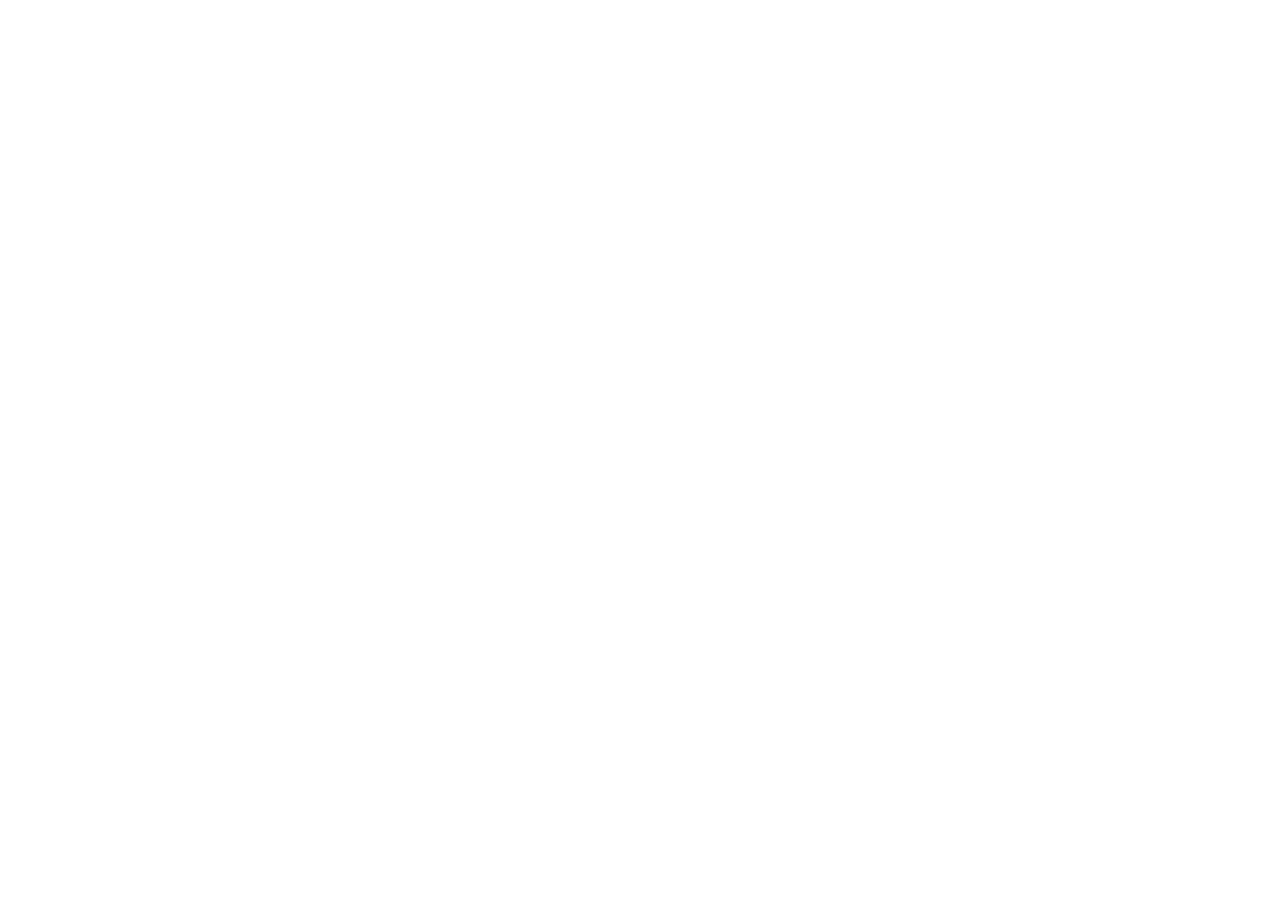
==== index.html @ 72c444dd "Workspace initialize" ====
<!DOCTYPE html>
<html lang="fr">
    <head>
        <meta charset="UTF-8" />
        <title>SETCARD PROJECT | COLLABORATION</title>
        <meta name="description" />
        <meta />
    </head>
    <body>
        
    </body>
</html>
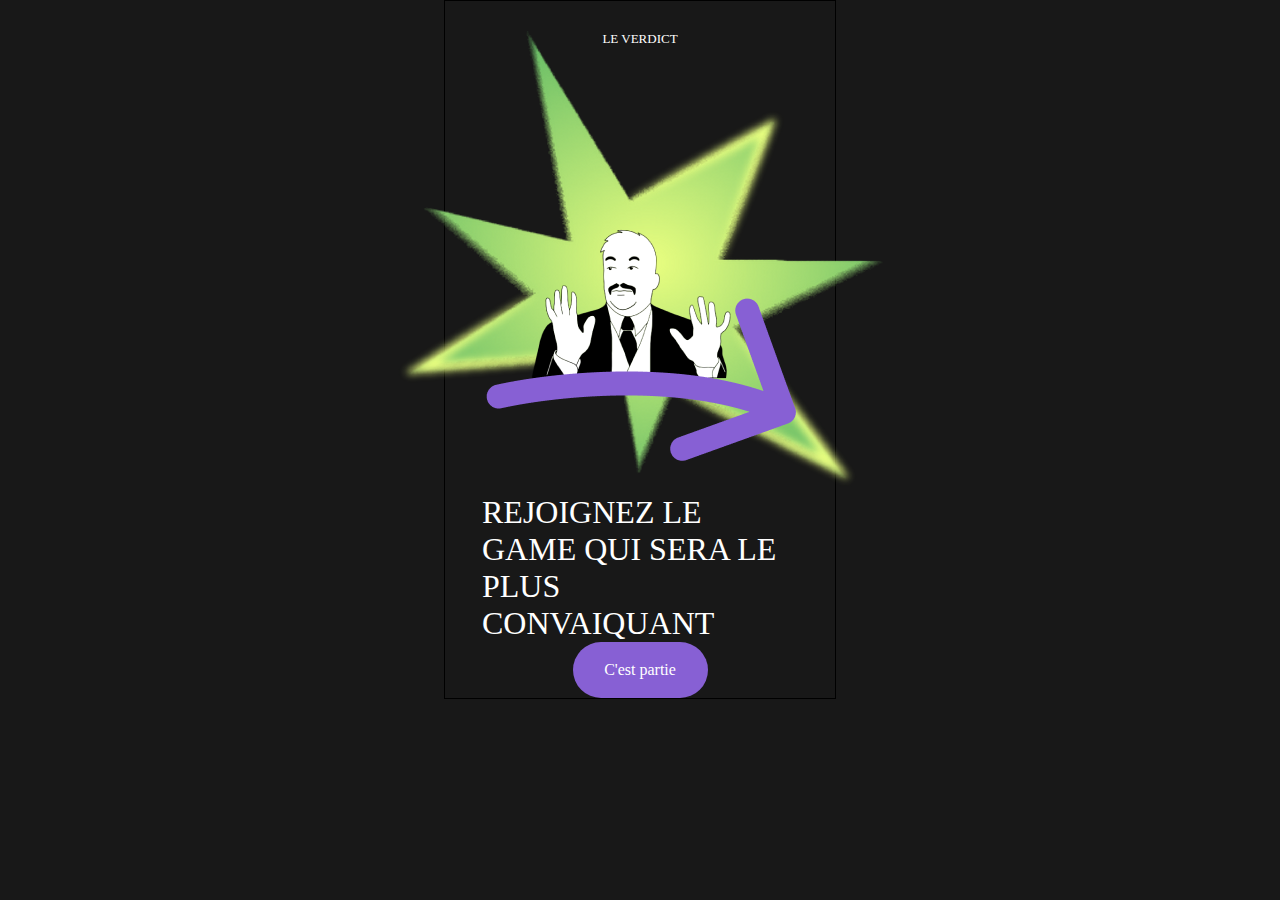
==== commit c0717e3a: "First page base" ====
--- a/index.html
+++ b/index.html
@@ -2,11 +2,20 @@
 <html lang="fr">
     <head>
         <meta charset="UTF-8" />
-        <title>SETCARD PROJECT | COLLABORATION</title>
-        <meta name="description" />
-        <meta />
+        <title>LE VERDICT | HOME PAGE</title>
+        <meta name="description" content="LE VERDICT, un jeu de dilemme pour mieux découvrir tes amis !" />
+        <link rel="stylesheet" href="./css/style.css" />
     </head>
     <body>
-        
+        <header class="game-header">
+            <!-- text on the top of the page -->
+            <p class="game-name">Le Verdict</p>
+        </header>
+        <main class="homepage-container">
+            <img id="img1" src="./images/img1.png" alt="image d'un personnage style meme avec un flèche vers la droite" />
+            <p class="homepage-title">Rejoignez le game qui sera le plus convaiquant</p>
+            <!-- go to the players name page -->
+            <a class="btn-launch-game btn-primary" href="">C'est partie</a>
+        </main>
     </body>
 </html>
--- a/css/style.css
+++ b/css/style.css
@@ -0,0 +1,67 @@
+* {
+    margin: 0;
+    padding: 0;
+}
+
+html,
+body {
+    background-color: #181818;
+}
+
+body {
+    width: 390px;
+    margin: 0 auto;
+    padding-top: 30px;
+    border: 1px solid #000;
+    display: flex;
+    flex-direction: column;
+    align-items: center;
+}
+
+.game-header {
+    text-align: center;
+    font-size: 13px;
+    text-transform: uppercase;
+    font-family: ;
+    color: #ffffff;
+    position: absolute;
+    z-index: 100;
+}
+
+.homepage-container {
+    display: flex;
+    flex-direction: column;
+    align-items: center;
+    position: relative;
+}
+
+#img1 {
+    align-items: center;
+    width: 485px;
+    height: auto;
+}
+
+.homepage-title {
+    color: #ffffff;
+    font-size: 32px;
+    width: 316px;
+    text-transform: uppercase;
+    font-family: ;
+}
+
+.btn-primary {
+    display: flex;
+    align-items: center;
+    justify-content: center;
+    text-decoration: none;
+    color: #fff;
+    background-color: #8760d4;
+    border-radius: 97px;
+    font-size: 16px;
+    font-family: ;
+}
+
+.btn-launch-game {
+    width: 135px;
+    height: 56px;
+}
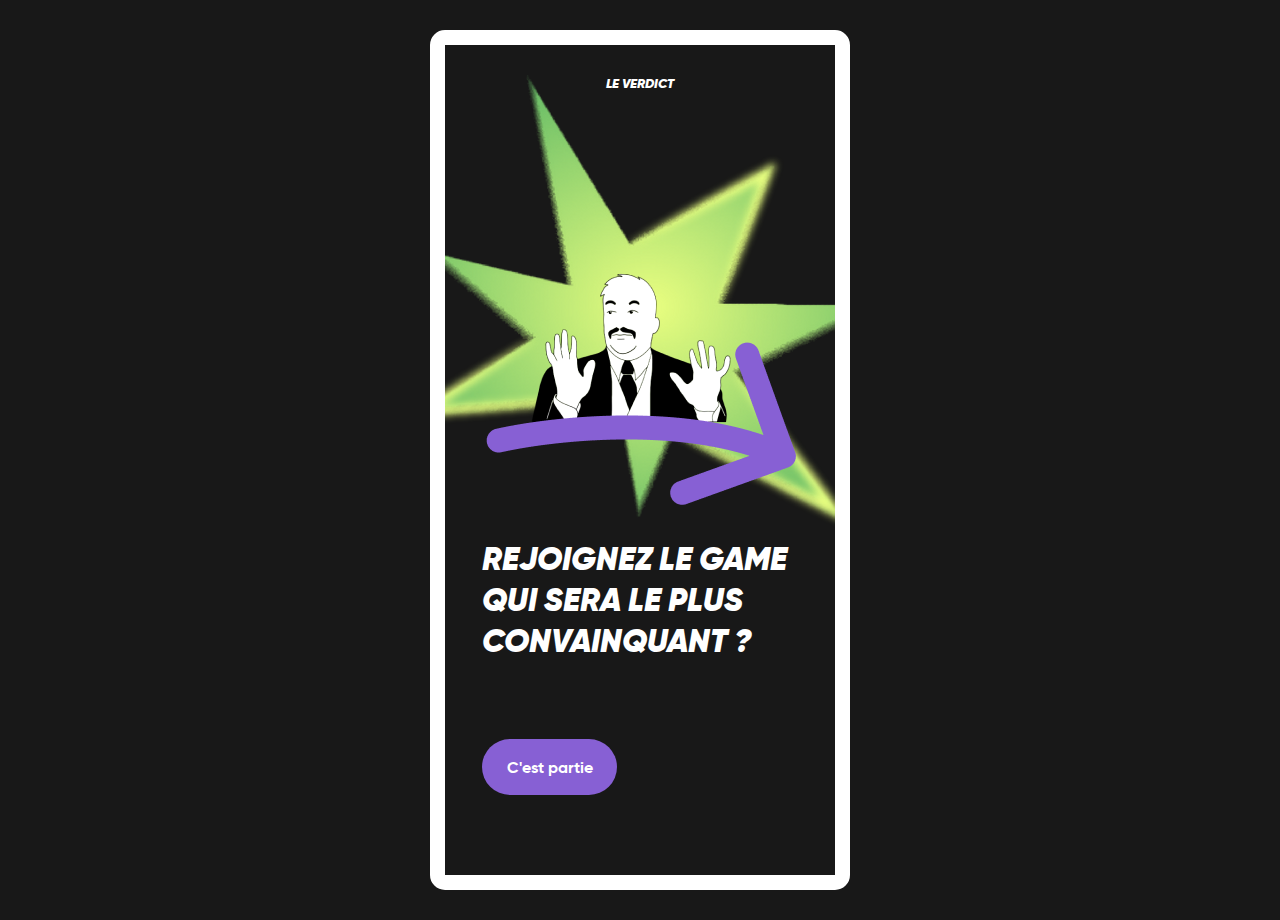
==== commit ed3ee27e: "custom font imported and first page is done" ====
--- a/index.html
+++ b/index.html
@@ -4,18 +4,27 @@
         <meta charset="UTF-8" />
         <title>LE VERDICT | HOME PAGE</title>
         <meta name="description" content="LE VERDICT, un jeu de dilemme pour mieux découvrir tes amis !" />
+        <!-- imported "gilroy" font css file -->
+        <link rel="stylesheet" href="./css/fonts.css" />
+        <!-- default css file -->
         <link rel="stylesheet" href="./css/style.css" />
+        <!-- css file of the page  -->
+        <link rel="stylesheet" href="./css/index.css" />
     </head>
-    <body>
+    <body class="index-body">
         <header class="game-header">
             <!-- text on the top of the page -->
             <p class="game-name">Le Verdict</p>
         </header>
         <main class="homepage-container">
-            <img id="img1" src="./images/img1.png" alt="image d'un personnage style meme avec un flèche vers la droite" />
-            <p class="homepage-title">Rejoignez le game qui sera le plus convaiquant</p>
+            <img
+                id="img1"
+                src="./images/img1.png"
+                alt="image d'un personnage style meme avec un flèche vers la droite"
+            />
+            <p class="homepage-title">Rejoignez le game qui sera le plus convainquant ?</p>
             <!-- go to the players name page -->
-            <a class="btn-launch-game btn-primary" href="">C'est partie</a>
+            <a class="btn-launch-game btn-primary" href="playerName.html">C'est partie</a>
         </main>
     </body>
 </html>
--- a/css/fonts.css
+++ b/css/fonts.css
@@ -0,0 +1,140 @@
+/* font: gilroy-black */
+@font-face {
+    font-family: "gilroy-black";
+    src: url(../gilroy-font/black/gilroy-black.woff2) format(woff2),
+        url(../gilroy-font/black/gilroy-black.woff) format(woff),
+        url(../gilroy-font/black/gilroy-black.ttf) format(truetype);
+}
+/* font: gilroy-blackItalic */
+@font-face {
+    font-family: "gilroy-blackItalic";
+    src: url(../gilroy-font/blackItalic/gilroy-blackitalic.woff2) format(woff2),
+        url(../gilroy-font/blackItalic/gilroy-blackitalic.woff) format(woff),
+        url(../gilroy-font/blackItalic/gilroy-blackitalic.ttf) format(truetype);
+}
+/* font: gilroy-bold */
+@font-face {
+    font-family: "gilroy-bold";
+    src: url(../gilroy-font/bold/gilroy-bold.woff2) format(woff2),
+        url(../gilroy-font/bold/gilroy-bold.woff) format(woff),
+        url(../gilroy-font/bold/gilroy-bold.ttf) format(truetype);
+}
+/* font: gilroy-boldItalic */
+@font-face {
+    font-family: "gilroy-boldItalic";
+    src: url(../gilroy-font/boldItalic/gilroy-bolditalic.woff2) format(woff2),
+        url(../gilroy-font/boldItalic/gilroy-bolditalic.woff) format(woff),
+        url(../gilroy-font/boldItalic/gilroy-bolditalic.ttf) format(truetype);
+}
+/* font: gilroy-extraBold */
+@font-face {
+    font-family: "gilroy-extraBold";
+    src: url(../gilroy-font/extraBold/gilroy-extrabold.woff2) format(woff2),
+        url(../gilroy-font/extraBold/gilroy-extrabold.woff) format(woff),
+        url(../gilroy-font/extraBold/gilroy-extrabold.ttf) format(truetype);
+}
+/* font: gilroy-extraBoldItalic */
+@font-face {
+    font-family: "gilroy-extraBoldItalic";
+    src: url(../gilroy-font/extraBoldItalic/gilroy-extrabolditalic.woff2) format(woff2),
+        url(../gilroy-font/extraBoldItalic/gilroy-extrabolditalic.woff) format(woff),
+        url(../gilroy-font/extraBoldItalic/gilroy-extrabolditalic.ttf) format(truetype);
+}
+/* font: gilroy-heavy */
+@font-face {
+    font-family: "gilroy-heavy";
+    src: url(../gilroy-font/heavy/gilroy-heavy.woff2) format(woff2),
+        url(../gilroy-font/heavy/gilroy-heavy.woff) format(woff),
+        url(../gilroy-font/heavy/gilroy-heavy.ttf) format(truetype);
+}
+/* font: gilroy-heavyItalic */
+@font-face {
+    font-family: "gilroy-heavyItalic";
+    src: url(../gilroy-font/heavyItalic/gilroy-heavyitalic.woff2) format(woff2),
+        url(../gilroy-font/heavyItalic/gilroy-heavyitalic.woff) format(woff),
+        url(../gilroy-font/heavyItalic/gilroy-heavyitalic.ttf) format(truetype);
+}
+/* font: gilroy-light */
+@font-face {
+    font-family: "gilroy-light";
+    src: url(../gilroy-font/light/gilroy-light.ttf) format(woff2),
+        url(../gilroy-font/light/gilroy-light.woff) format(woff),
+        url(../gilroy-font/light/gilroy-light.ttf) format(truetype);
+}
+/* font: gilroy-lightItalic */
+@font-face {
+    font-family: "gilroy-lightItalic";
+    src: url(../gilroy-font/lightItalic/gilroy-lightitalic.woff2) format(woff2),
+        url(../gilroy-font/lightItalic/gilroy-lightitalic.woff) format(woff),
+        url(../gilroy-font/lightItalic/gilroy-lightitalic.ttf) format(truetype);
+}
+/* font: gilroy-medium */
+@font-face {
+    font-family: "gilroy-medium";
+    src: url(../gilroy-font/medium/gilroy-medium.woff2) format(woff2),
+        url(../gilroy-font/medium/gilroy-medium.woff) format(woff),
+        url(../gilroy-font/medium/gilroy-medium.ttf) format(truetype);
+}
+/* font: gilroy-mediumItalic */
+@font-face {
+    font-family: "gilroy-mediumItalic";
+    src: url(../gilroy-font/mediumItalic/gilroy-mediumitalic.woff2) format(woff2),
+        url(../gilroy-font/mediumItalic/gilroy-mediumitalic.woff) format(woff),
+        url(../gilroy-font/mediumItalic/gilroy-mediumitalic.ttf) format(truetype);
+}
+/* font: gilroy-regular */
+@font-face {
+    font-family: "gilroy-regular";
+    src: url(../gilroy-font/regular/gilroy-regular.woff2) format(woff2),
+        url(../gilroy-font/regular/gilroy-regular.woff) format(woff),
+        url(../gilroy-font/regular/gilroy-regular.ttf) format(truetype);
+}
+/* font: gilroy-regularItalic */
+@font-face {
+    font-family: "gilroy-regularItalic";
+    src: url(../gilroy-font/regularItalic/gilroy-regularitalic.woff2) format(woff2),
+        url(../gilroy-font/regularItalic/gilroy-regularitalic.woff) format(woff),
+        url(../gilroy-font/regularItalic/gilroy-regularitalic.ttf) format(truetype);
+}
+/* font: gilroy-semiBold */
+@font-face {
+    font-family: "gilroy-semiBold";
+    src: url(../gilroy-font/semiBold/gilroy-semibold.woff2) format(woff2),
+        url(../gilroy-font/semiBold/gilroy-semibold.woff) format(woff),
+        url(../gilroy-font/semiBold/gilroy-semibold.ttf) format(truetype);
+}
+/* font: gilroy-semiBoldItalic */
+@font-face {
+    font-family: "gilroy-semiBoldItalic";
+    src: url(../gilroy-font/semiBoldItalic/gilroy-semibolditalic.woff2) format(woff2),
+        url(../gilroy-font/semiBoldItalic/gilroy-semibolditalic.woff) format(woff),
+        url(../gilroy-font/semiBoldItalic/gilroy-semibolditalic.ttf) format(truetype);
+}
+/* font: gilroy-thin */
+@font-face {
+    font-family: "gilroy-thin";
+    src: url(../gilroy-font/thin/gilroy-thin.woff2) format(woff2),
+        url(../gilroy-font/thin/gilroy-thin.woff) format(woff),
+        url(../gilroy-font/thin/gilroy-thin.ttf) format(truetype);
+}
+/* font: gilroy-thinItalic */
+@font-face {
+    font-family: "gilroy-thinItalic";
+    src: url(../gilroy-font/thinItalic/gilroy-thinitalic.woff2) format(woff2),
+        url(../gilroy-font/thinItalic/gilroy-thinitalic.woff) format(woff),
+        url(../gilroy-font/thinItalic/gilroy-thinitalic.ttf) format(truetype);
+}
+/* font: gilroy-ultraLight */
+@font-face {
+    font-family: "gilroy-ultraLight";
+    src: url(../gilroy-font/ultraLight/gilroy-ultralight.woff2) format(woff2),
+        url(../gilroy-font/ultraLight/gilroy-ultralight.woff) format(woff),
+        url(../gilroy-font/ultraLight/gilroy-ultralight.ttf) format(truetype);
+}
+/* font: gilroy-ultraLightItalic */
+@font-face {
+    font-family: "gilroy-ultraLightItalic";
+    src: url(../gilroy-font/ultraLightItalic/gilroy-ultralightitalic.woff2) format(woff2),
+        url(../gilroy-font/ultraLightItalic/gilroy-ultralightitalic.woff) format(woff),
+        url(../gilroy-font/ultraLightItalic/gilroy-ultralightitalic.ttf) format(truetype);
+}
--- a/css/style.css
+++ b/css/style.css
@@ -6,13 +6,16 @@
 html,
 body {
     background-color: #181818;
+    overflow: hidden;
 }
 
 body {
     width: 390px;
-    margin: 0 auto;
+    height: 800px;
+    margin: 30px auto;
     padding-top: 30px;
-    border: 1px solid #000;
+    border: 15px solid #ffffff;
+    border-radius: 15px;
     display: flex;
     flex-direction: column;
     align-items: center;
@@ -22,31 +25,10 @@
     text-align: center;
     font-size: 13px;
     text-transform: uppercase;
-    font-family: ;
+    font-family: "gilroy-blackItalic";
     color: #ffffff;
     position: absolute;
     z-index: 100;
-}
-
-.homepage-container {
-    display: flex;
-    flex-direction: column;
-    align-items: center;
-    position: relative;
-}
-
-#img1 {
-    align-items: center;
-    width: 485px;
-    height: auto;
-}
-
-.homepage-title {
-    color: #ffffff;
-    font-size: 32px;
-    width: 316px;
-    text-transform: uppercase;
-    font-family: ;
 }
 
 .btn-primary {
@@ -57,11 +39,7 @@
     color: #fff;
     background-color: #8760d4;
     border-radius: 97px;
+    font-family: "gilroy-bold";
     font-size: 16px;
-    font-family: ;
 }
 
-.btn-launch-game {
-    width: 135px;
-    height: 56px;
-}
--- a/css/index.css
+++ b/css/index.css
@@ -0,0 +1,28 @@
+.homepage-container {
+    width: 390px;
+    display: flex;
+    flex-direction: column;
+    align-items: center;
+    position: relative;
+}
+
+#img1 {
+    align-items: center;
+    width: 485px;
+}
+
+.homepage-title {
+    color: #ffffff;
+    font-size: 32px;
+    width: 316px;
+    text-transform: uppercase;
+    font-family: "gilroy-blackItalic";
+}
+
+.btn-launch-game {
+    width: 135px;
+    height: 56px;
+    position: absolute;
+    left: 37px;
+    top: 664px;
+}
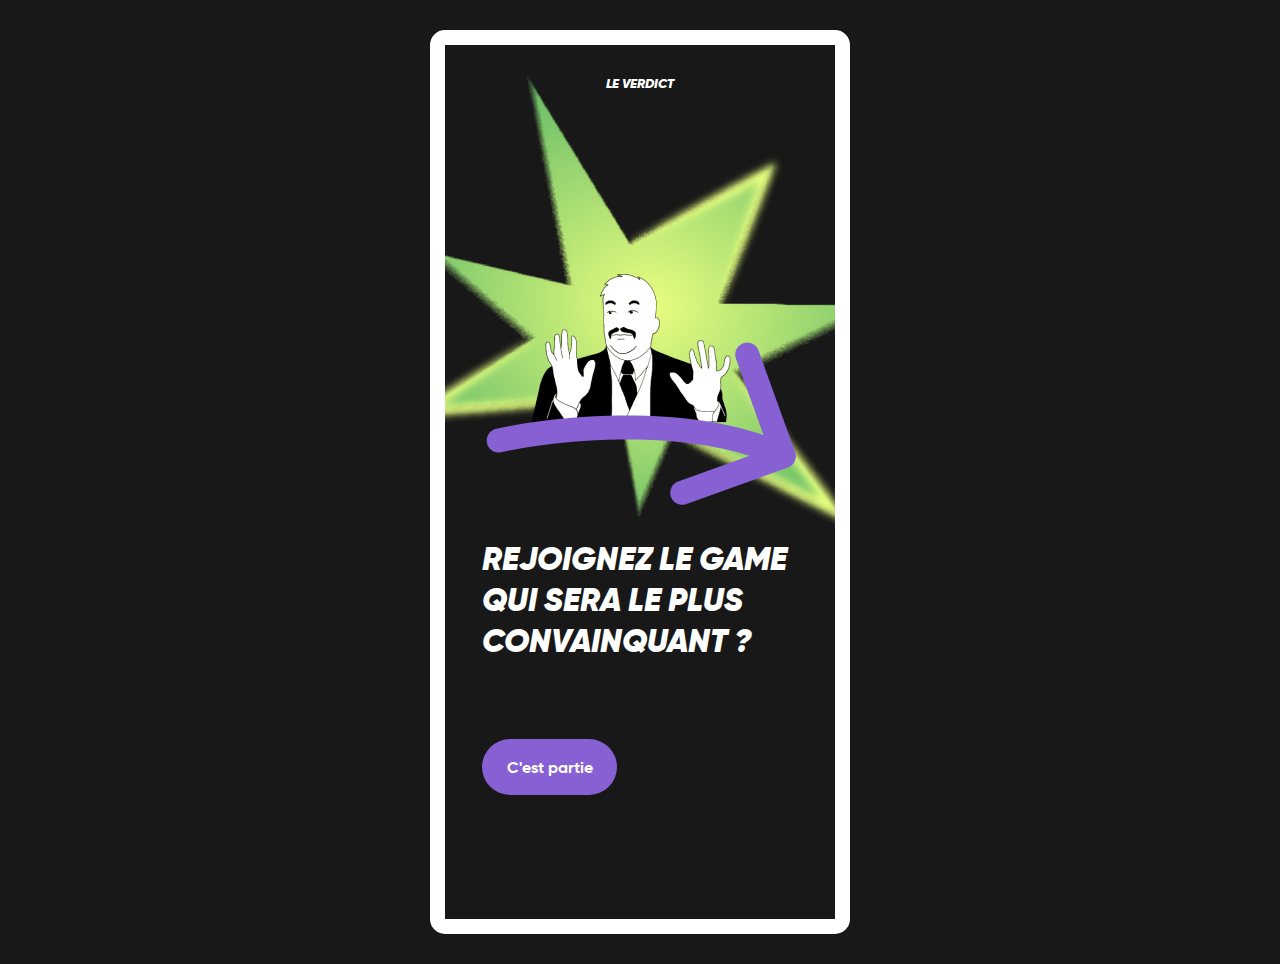
==== commit 0e449c46: "Page 2 terminée sans la fonctionnalité d'ajouts de joueurs" ====
--- a/index.html
+++ b/index.html
@@ -11,17 +11,13 @@
         <!-- css file of the page  -->
         <link rel="stylesheet" href="./css/index.css" />
     </head>
-    <body class="index-body">
+    <body>
         <header class="game-header">
             <!-- text on the top of the page -->
             <p class="game-name">Le Verdict</p>
         </header>
-        <main class="homepage-container">
-            <img
-                id="img1"
-                src="./images/img1.png"
-                alt="image d'un personnage style meme avec un flèche vers la droite"
-            />
+        <main class="main-container">
+            <img id="img1" src="./images/img1.png" alt="style meme character and a right oriented arrow" />
             <p class="homepage-title">Rejoignez le game qui sera le plus convainquant ?</p>
             <!-- go to the players name page -->
             <a class="btn-launch-game btn-primary" href="playerName.html">C'est partie</a>
--- a/css/style.css
+++ b/css/style.css
@@ -11,7 +11,7 @@
 
 body {
     width: 390px;
-    height: 800px;
+    height: 844px;
     margin: 30px auto;
     padding-top: 30px;
     border: 15px solid #ffffff;
@@ -19,6 +19,14 @@
     display: flex;
     flex-direction: column;
     align-items: center;
+}
+
+.main-container {
+    position: relative;
+    display: flex;
+    flex-direction: column;
+    align-items: center;
+    width: 390px;
 }
 
 .game-header {
@@ -42,4 +50,3 @@
     font-family: "gilroy-bold";
     font-size: 16px;
 }
-
--- a/css/index.css
+++ b/css/index.css
@@ -1,11 +1,3 @@
-.homepage-container {
-    width: 390px;
-    display: flex;
-    flex-direction: column;
-    align-items: center;
-    position: relative;
-}
-
 #img1 {
     align-items: center;
     width: 485px;
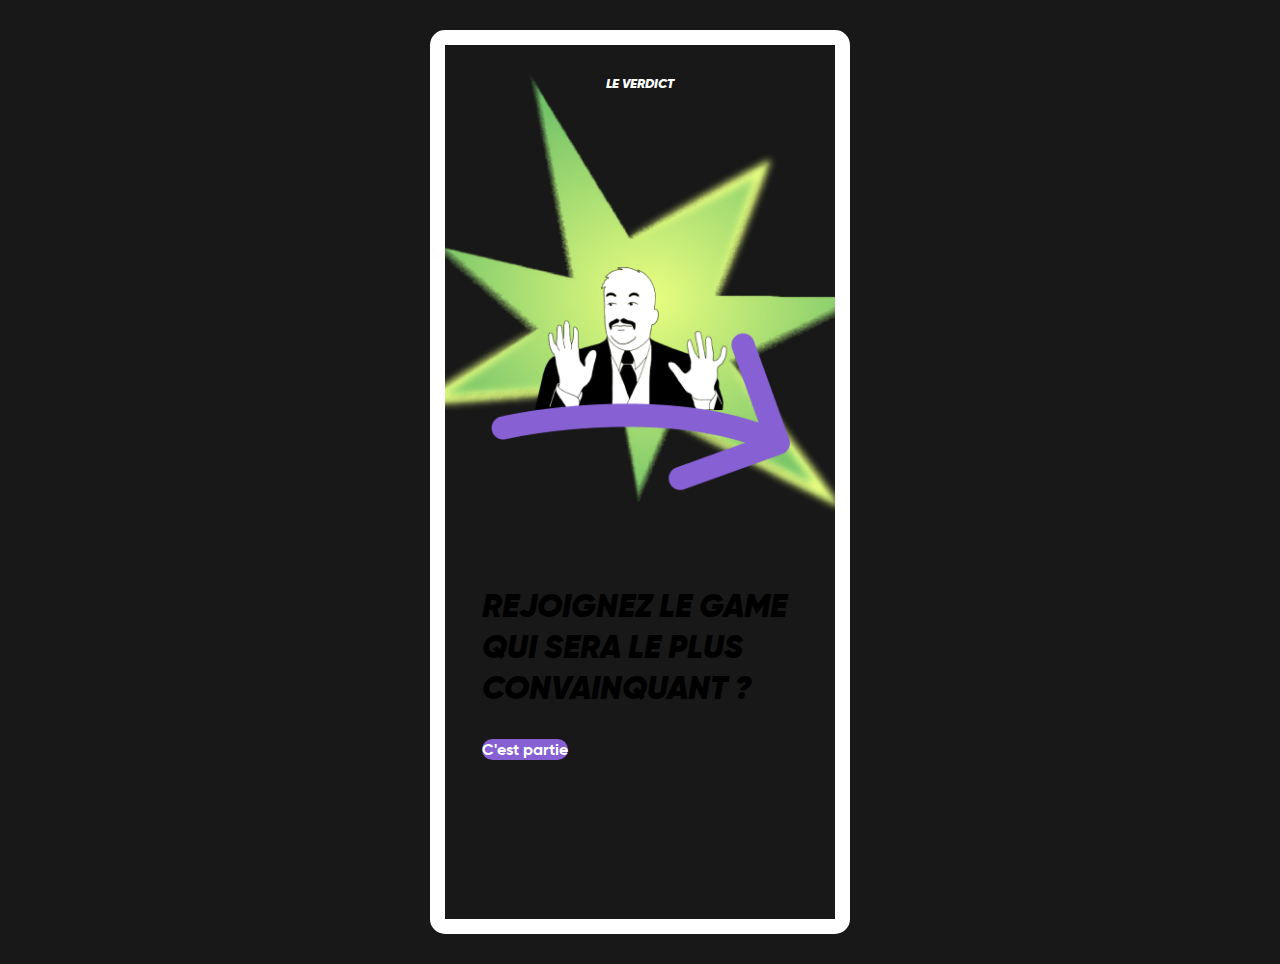
==== commit 533137cf: "page d'accueil responsive" ====
--- a/index.html
+++ b/index.html
@@ -3,23 +3,22 @@
     <head>
         <meta charset="UTF-8" />
         <title>LE VERDICT | HOME PAGE</title>
+        <meta name="viewport" content="width=device-width" />
         <meta name="description" content="LE VERDICT, un jeu de dilemme pour mieux découvrir tes amis !" />
         <!-- imported "gilroy" font css file -->
-        <link rel="stylesheet" href="./css/fonts.css" />
+        <link rel="stylesheet" href="css/fonts.css" />
         <!-- default css file -->
-        <link rel="stylesheet" href="./css/style.css" />
+        <link rel="stylesheet" href="css/style.css" />
         <!-- css file of the page  -->
-        <link rel="stylesheet" href="./css/index.css" />
+        <link rel="stylesheet" href="css/index.css" />
     </head>
     <body>
         <header class="game-header">
-            <!-- text on the top of the page -->
             <p class="game-name">Le Verdict</p>
         </header>
         <main class="main-container">
             <img id="img1" src="./images/img1.png" alt="style meme character and a right oriented arrow" />
             <p class="homepage-title">Rejoignez le game qui sera le plus convainquant ?</p>
-            <!-- go to the players name page -->
             <a class="btn-launch-game btn-primary" href="playerName.html">C'est partie</a>
         </main>
     </body>
--- a/css/index.css
+++ b/css/index.css
@@ -1,20 +1,37 @@
 #img1 {
-    align-items: center;
-    width: 485px;
+    width: 120%;
 }
 
 .homepage-title {
-    color: #ffffff;
-    font-size: 32px;
-    width: 316px;
+    font-family: "gilroy-blackItalic";
     text-transform: uppercase;
-    font-family: "gilroy-blackItalic";
 }
 
-.btn-launch-game {
-    width: 135px;
-    height: 56px;
-    position: absolute;
-    left: 37px;
-    top: 664px;
+@media screen and (max-width: 390px) {
+    .homepage-title {
+        width: 80%;
+        font-size: 8vw;
+    }
+
+    .btn-launch-game {
+        position: relative;
+        left: -19%;
+        margin-top: 50px;
+    }
 }
+
+@media screen and (min-width: 390px) {
+    .homepage-title {
+        font-size: 32px;
+        width: 316px;
+        position: absolute;
+        left: 37px;
+        top: 510px;
+    }
+
+    .btn-launch-game {
+        position: absolute;
+        left: 37px;
+        top: 664px;
+    }
+}
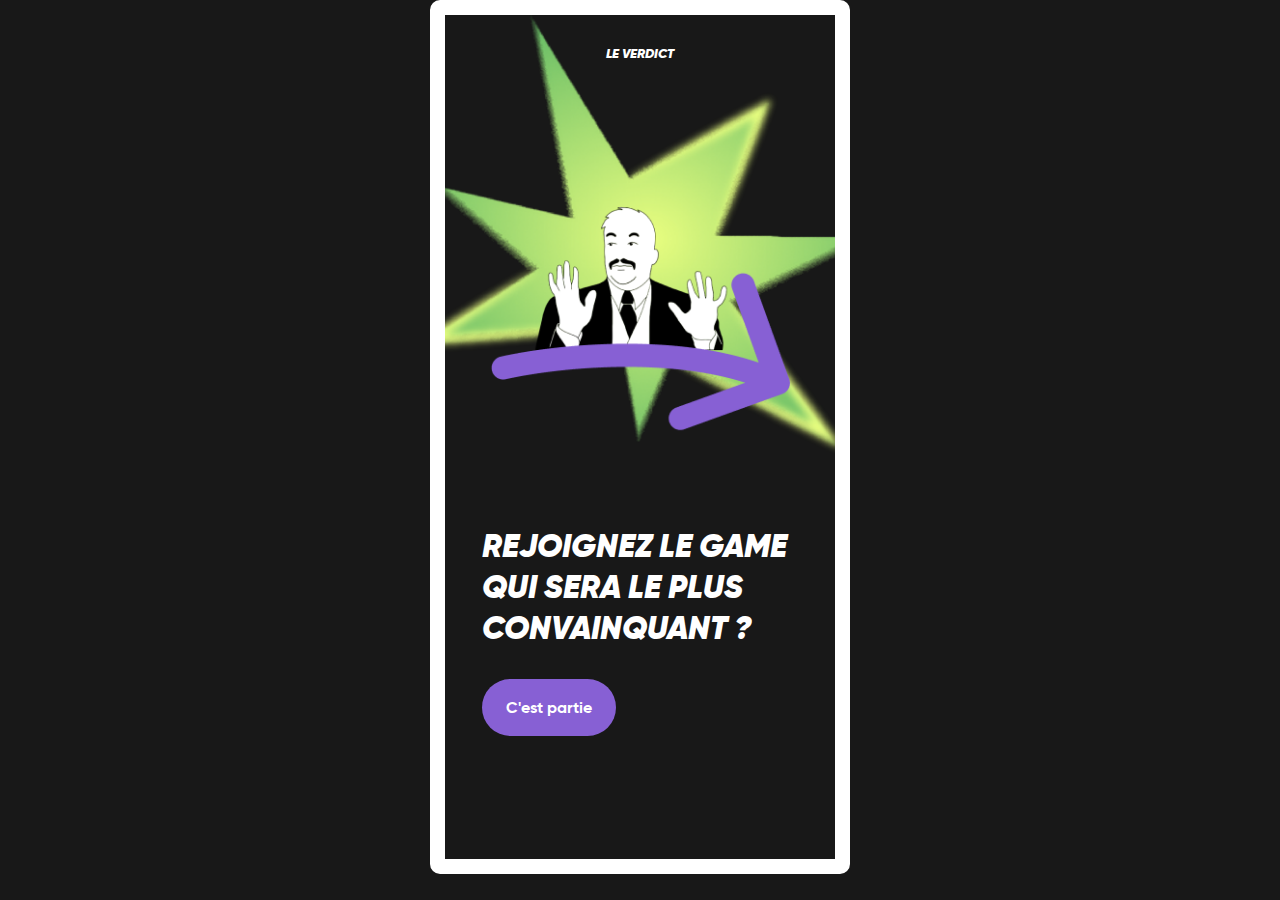
==== commit 7950bd9e: "page 2 - responsive" ====
--- a/index.html
+++ b/index.html
@@ -18,8 +18,10 @@
         </header>
         <main class="main-container">
             <img id="img1" src="./images/img1.png" alt="style meme character and a right oriented arrow" />
-            <p class="homepage-title">Rejoignez le game qui sera le plus convainquant ?</p>
-            <a class="btn-launch-game btn-primary" href="playerName.html">C'est partie</a>
+            <div class="bottom">
+                <p class="homepage-title">Rejoignez le game qui sera le plus convainquant ?</p>
+                <a class="btn-launch-game btn-primary" href="playerName.html">C'est partie</a>
+            </div>
         </main>
     </body>
 </html>
--- a/css/style.css
+++ b/css/style.css
@@ -1,35 +1,34 @@
 * {
     margin: 0;
     padding: 0;
+    color: #fff;
 }
 
 html,
 body {
     background-color: #181818;
-    overflow: hidden;
 }
 
 body {
-    width: 390px;
-    height: 844px;
-    margin: 30px auto;
-    padding-top: 30px;
-    border: 15px solid #ffffff;
-    border-radius: 15px;
     display: flex;
     flex-direction: column;
     align-items: center;
 }
 
 .main-container {
+    width: 100%;
+    height: 100%;
     position: relative;
     display: flex;
     flex-direction: column;
     align-items: center;
-    width: 390px;
+    overflow: hidden;
+    padding-bottom: 30px;
 }
 
 .game-header {
+    width: 100%;
+    padding-top: 30px;
     text-align: center;
     font-size: 13px;
     text-transform: uppercase;
@@ -48,5 +47,34 @@
     background-color: #8760d4;
     border-radius: 97px;
     font-family: "gilroy-bold";
-    font-size: 16px;
 }
+
+@media screen and (max-width: 390px) {
+    body {
+        width: 100%;
+    }
+
+    .game-header {
+        font-size: 3.5vw;
+    }
+
+    .btn-primary {
+        font-size: 100%;
+        padding: 5vw 6vw;
+    }
+}
+
+@media screen and (min-width: 390px) {
+    body {
+        width: 390px;
+        height: 844px;
+        margin: 0 auto;
+        border: 15px solid #ffffff;
+        border-radius: 10px;
+    }
+
+    .btn-primary {
+        font-size: 16px;
+        padding: 18px 24px;
+    }
+}
--- a/css/index.css
+++ b/css/index.css
@@ -8,15 +8,18 @@
 }
 
 @media screen and (max-width: 390px) {
+    .bottom {
+        width: 80%;
+    }
+
     .homepage-title {
-        width: 80%;
+        width: 100%;
         font-size: 8vw;
     }
 
     .btn-launch-game {
-        position: relative;
-        left: -19%;
         margin-top: 50px;
+        width: fit-content;
     }
 }
 
